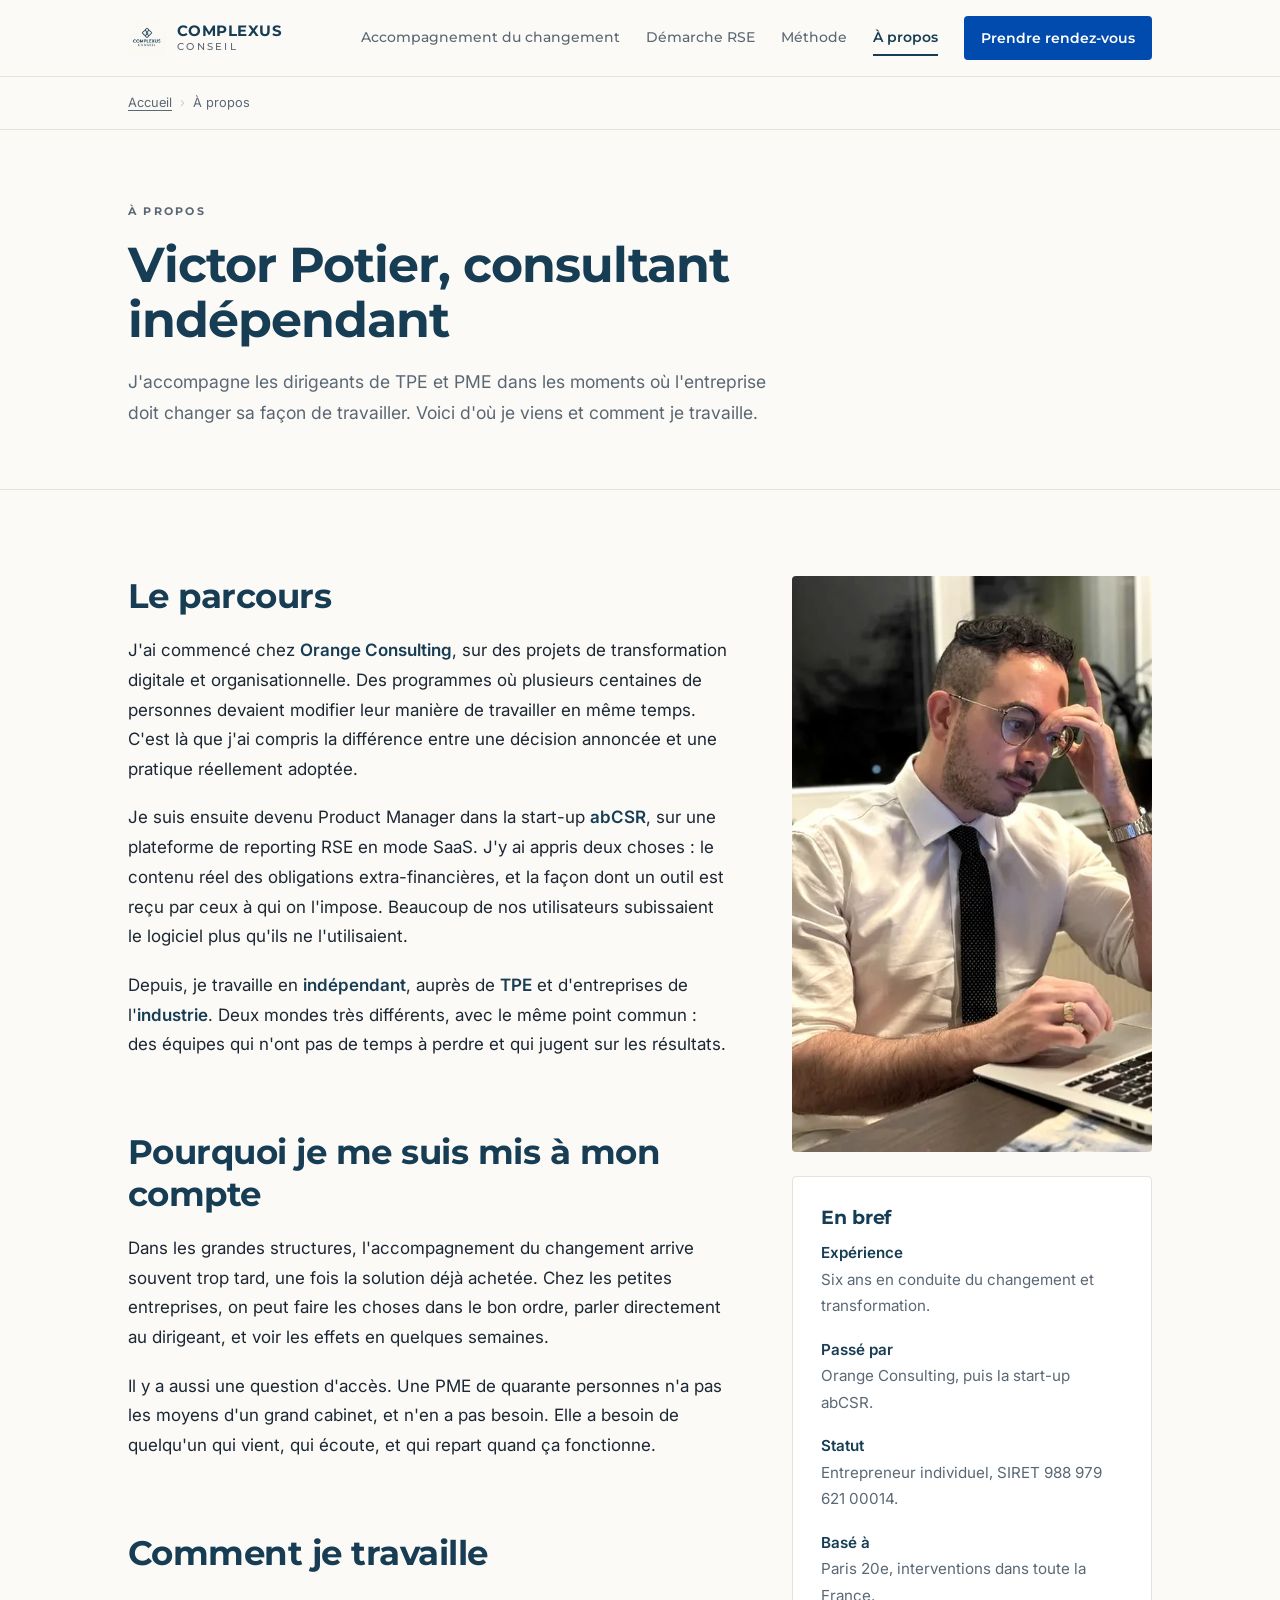
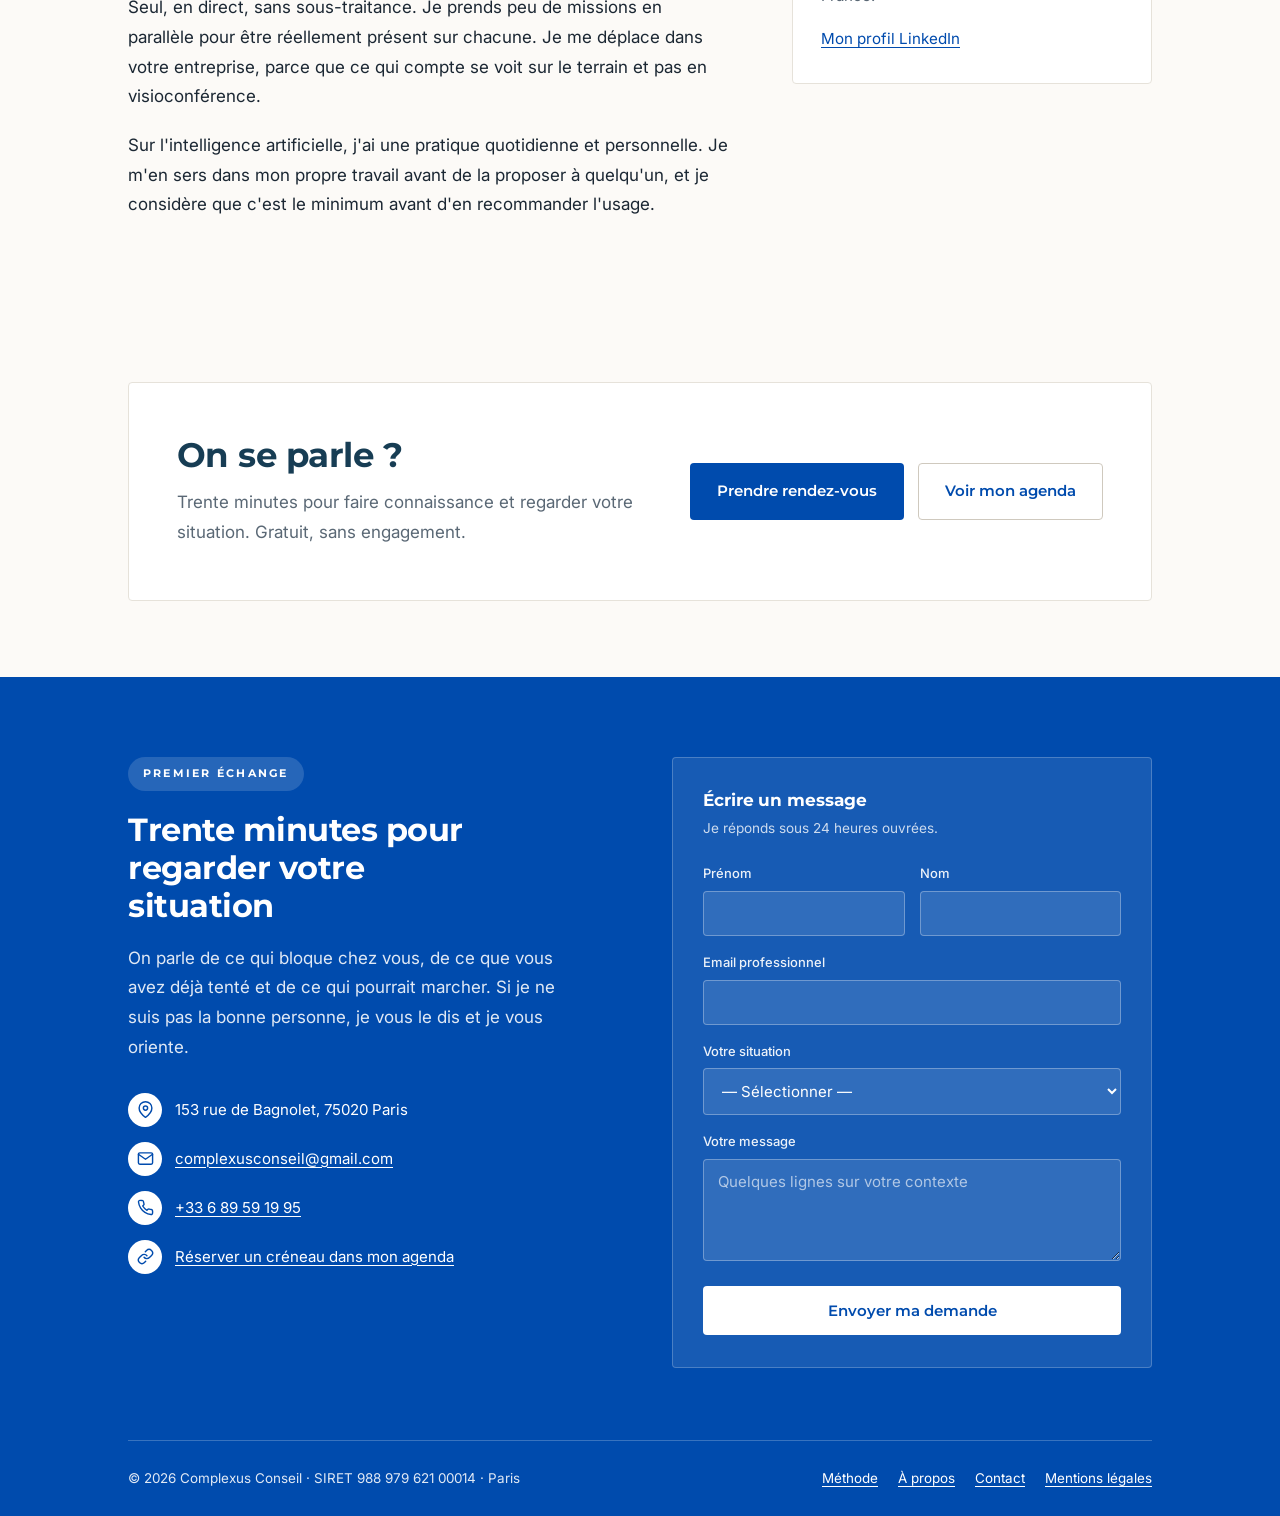
==== a-propos/index.html @ 33360ac6 "Add files via upload New version" ====
<!DOCTYPE html>
<html lang="fr">
<head>
  <meta charset="UTF-8">
  <meta name="viewport" content="width=device-width, initial-scale=1">
  <title>Victor Potier, consultant en accompagnement du changement | Complexus Conseil</title>
  <meta name="description" content="Six ans en conduite du changement chez Orange Consulting puis dans la start-up abCSR. Aujourd'hui indépendant, à Paris.">
  <link rel="canonical" href="https://complexusconseil.github.io/complexusconseil/a-propos/">
  <meta name="robots" content="index, follow, max-snippet:-1, max-image-preview:large">
  <meta name="author" content="Victor Potier">
  <meta name="theme-color" content="#173D54">
  <meta name="geo.region" content="FR-IDF">
  <meta name="geo.placename" content="Paris">
  <meta name="geo.position" content="48.8566;2.3522">
  <meta name="ICBM" content="48.8566, 2.3522">

  <meta property="og:title" content="Victor Potier, consultant en accompagnement du changement | Complexus Conseil">
  <meta property="og:description" content="Six ans en conduite du changement chez Orange Consulting puis dans la start-up abCSR. Aujourd'hui indépendant, à Paris.">
  <meta property="og:type" content="website">
  <meta property="og:url" content="https://complexusconseil.github.io/complexusconseil/a-propos/">
  <meta property="og:locale" content="fr_FR">
  <meta property="og:site_name" content="Complexus Conseil">
  <meta property="og:image" content="https://complexusconseil.github.io/complexusconseil/og-image.png">
  <meta property="og:image:width" content="1200">
  <meta property="og:image:height" content="630">
  <meta name="twitter:card" content="summary_large_image">
  <meta name="twitter:title" content="Victor Potier, consultant en accompagnement du changement | Complexus Conseil">
  <meta name="twitter:description" content="Six ans en conduite du changement chez Orange Consulting puis dans la start-up abCSR. Aujourd'hui indépendant, à Paris.">
  <meta name="twitter:image" content="https://complexusconseil.github.io/complexusconseil/og-image.png">

  <link rel="icon" href="../assets/logo.webp" type="image/webp">
  <link rel="preconnect" href="https://fonts.googleapis.com">
  <link rel="preconnect" href="https://fonts.gstatic.com" crossorigin>
  <link href="https://fonts.googleapis.com/css2?family=Montserrat:wght@500;600;700&family=Inter:wght@400;500;600&display=swap" rel="stylesheet">
  <link rel="stylesheet" href="../assets/style.css">
  <script type="application/ld+json">
[
  {
    "@context": "https://schema.org",
    "@type": "BreadcrumbList",
    "itemListElement": [
      {
        "@type": "ListItem",
        "position": 1,
        "name": "Accueil",
        "item": "https://complexusconseil.github.io/complexusconseil/"
      },
      {
        "@type": "ListItem",
        "position": 2,
        "name": "À propos",
        "item": "https://complexusconseil.github.io/complexusconseil/a-propos/"
      }
    ]
  },
  {
    "@context": "https://schema.org",
    "@type": "Person",
    "@id": "https://complexusconseil.github.io/complexusconseil/#person",
    "name": "Victor Potier",
    "jobTitle": "Consultant indépendant en accompagnement du changement",
    "description": "Consultant indépendant, six ans d'expérience en conduite du changement et transformation organisationnelle. Passé par Orange Consulting puis la start-up abCSR.",
    "url": "https://complexusconseil.github.io/complexusconseil/a-propos/",
    "image": "https://complexusconseil.github.io/complexusconseil/assets/victor.webp",
    "email": "complexusconseil@gmail.com",
    "worksFor": {
      "@id": "https://complexusconseil.github.io/complexusconseil/#organization"
    },
    "alumniOf": [
      {
        "@type": "Organization",
        "name": "Orange Consulting"
      },
      {
        "@type": "Organization",
        "name": "abCSR"
      }
    ],
    "sameAs": [
      "https://linkedin.com/in/victorpotier"
    ]
  }
]
  </script>
</head>
<body>
<a class="skip" href="#contenu">Aller au contenu</a>
<header class="site-header">
  <div class="container header-inner">
    <a class="brand" href="../">
      <img src="../assets/logo.webp" width="40" height="40" alt="" decoding="async">
      <span>COMPLEXUS<small>CONSEIL</small></span>
    </a>
    <button class="nav-toggle" type="button" aria-expanded="false" aria-controls="menu">Menu</button>
    <nav class="main-nav" id="menu" aria-label="Navigation principale">
      <ul>
            <li><a href="../accompagnement-du-changement/">Accompagnement du changement</a></li>
            <li><a href="../demarche-rse/">Démarche RSE</a></li>
            <li><a href="../methode/">Méthode</a></li>
            <li><a href="../a-propos/" aria-current="page">À propos</a></li>
        <li><a class="nav-cta" href="../contact/">Prendre rendez-vous</a></li>
      </ul>
    </nav>
  </div>
</header>
<nav class="breadcrumb" aria-label="Fil d'Ariane">
  <div class="container"><ol><li><a href="../">Accueil</a></li><li><span aria-current="page">À propos</span></li></ol></div>
</nav>
<main id="contenu">

  <section class="page-head">
    <div class="container">
      <span class="label">À propos</span>
      <h1>Victor Potier, consultant indépendant</h1>
      <p class="lead">J'accompagne les dirigeants de TPE et PME dans les moments où l'entreprise doit changer sa façon de travailler. Voici d'où je viens et comment je travaille.</p>
    </div>
  </section>

  <section class="section">
    <div class="container split split-wide">
      <div class="prose">
        <h2>Le parcours</h2>
        <p>J'ai commencé chez <strong>Orange Consulting</strong>, sur des projets de transformation digitale et organisationnelle. Des programmes où plusieurs centaines de personnes devaient modifier leur manière de travailler en même temps. C'est là que j'ai compris la différence entre une décision annoncée et une pratique réellement adoptée.</p>
        <p>Je suis ensuite devenu Product Manager dans la start-up <strong>abCSR</strong>, sur une plateforme de reporting RSE en mode SaaS. J'y ai appris deux choses : le contenu réel des obligations extra-financières, et la façon dont un outil est reçu par ceux à qui on l'impose. Beaucoup de nos utilisateurs subissaient le logiciel plus qu'ils ne l'utilisaient.</p>
        <p>Depuis, je travaille en <strong>indépendant</strong>, auprès de <strong>TPE</strong> et d'entreprises de l'<strong>industrie</strong>. Deux mondes très différents, avec le même point commun : des équipes qui n'ont pas de temps à perdre et qui jugent sur les résultats.</p>
        <h2>Pourquoi je me suis mis à mon compte</h2>
        <p>Dans les grandes structures, l'accompagnement du changement arrive souvent trop tard, une fois la solution déjà achetée. Chez les petites entreprises, on peut faire les choses dans le bon ordre, parler directement au dirigeant, et voir les effets en quelques semaines.</p>
        <p>Il y a aussi une question d'accès. Une PME de quarante personnes n'a pas les moyens d'un grand cabinet, et n'en a pas besoin. Elle a besoin de quelqu'un qui vient, qui écoute, et qui repart quand ça fonctionne.</p>
        <h2>Comment je travaille</h2>
        <p>Seul, en direct, sans sous-traitance. Je prends peu de missions en parallèle pour être réellement présent sur chacune. Je me déplace dans votre entreprise, parce que ce qui compte se voit sur le terrain et pas en visioconférence.</p>
        <p>Sur l'intelligence artificielle, j'ai une pratique quotidienne et personnelle. Je m'en sers dans mon propre travail avant de la proposer à quelqu'un, et je considère que c'est le minimum avant d'en recommander l'usage.</p>
      </div>
      <aside>
        <img src="../assets/victor.webp" width="560" height="896" alt="Portrait de Victor Potier" loading="lazy" decoding="async" class="aside-portrait">
        <div class="card">
          <h3>En bref</h3>
          <p><strong>Expérience</strong><br>Six ans en conduite du changement et transformation.</p>
          <p><strong>Passé par</strong><br>Orange Consulting, puis la start-up abCSR.</p>
          <p><strong>Statut</strong><br>Entrepreneur individuel, SIRET 988 979 621 00014.</p>
          <p><strong>Basé à</strong><br>Paris 20e, interventions dans toute la France.</p>
          <p class="mt-2"><a href="https://linkedin.com/in/victorpotier">Mon profil LinkedIn</a></p>
        </div>
      </aside>
    </div>
  </section>

  <section class="closing">
    <div class="container">
      <div class="closing-inner">
        <div>
          <h2>On se parle ?</h2>
          <p>Trente minutes pour faire connaissance et regarder votre situation. Gratuit, sans engagement.</p>
        </div>
        <div class="btn-row">
          <a class="btn btn-primary" href="../contact/">Prendre rendez-vous</a>
          <a class="btn btn-outline" href="https://calendar.app.google/MKiBmP3yRTsMztTy6">Voir mon agenda</a>
        </div>
      </div>
    </div>
  </section>
</main>
<footer class="site-footer" id="contact-footer">
  <div class="container">
    <div class="footer-grid">
      <div>
        <span class="footer-pill">Premier échange</span>
        <h2>Trente minutes pour regarder votre situation</h2>
        <p class="footer-lead">On parle de ce qui bloque chez vous, de ce que vous avez déjà tenté et de ce qui pourrait marcher. Si je ne suis pas la bonne personne, je vous le dis et je vous oriente.</p>
        <ul class="contact-list">
          <li><span class="contact-icon" aria-hidden="true"><svg viewBox="0 0 24 24"><path d="M21 10c0 7-9 13-9 13s-9-6-9-13a9 9 0 0 1 18 0z"/><circle cx="12" cy="10" r="3"/></svg></span><span>153 rue de Bagnolet, 75020 Paris</span></li>
          <li><span class="contact-icon" aria-hidden="true"><svg viewBox="0 0 24 24"><path d="M4 4h16c1.1 0 2 .9 2 2v12c0 1.1-.9 2-2 2H4c-1.1 0-2-.9-2-2V6c0-1.1.9-2 2-2z"/><polyline points="22,6 12,13 2,6"/></svg></span><a href="mailto:complexusconseil@gmail.com">complexusconseil@gmail.com</a></li>
          <li><span class="contact-icon" aria-hidden="true"><svg viewBox="0 0 24 24"><path d="M22 16.92v3a2 2 0 0 1-2.18 2 19.79 19.79 0 0 1-8.63-3.07 19.5 19.5 0 0 1-6-6 19.79 19.79 0 0 1-3.07-8.67A2 2 0 0 1 4.11 2h3a2 2 0 0 1 2 1.72 12.84 12.84 0 0 0 .7 2.81 2 2 0 0 1-.45 2.11L8.09 9.91a16 16 0 0 0 6 6l1.27-1.27a2 2 0 0 1 2.11-.45 12.84 12.84 0 0 0 2.81.7A2 2 0 0 1 22 16.92z"/></svg></span><a href="tel:+33689591995">+33 6 89 59 19 95</a></li>
          <li><span class="contact-icon" aria-hidden="true"><svg viewBox="0 0 24 24"><path d="M10 13a5 5 0 0 0 7.54.54l3-3a5 5 0 0 0-7.07-7.07l-1.72 1.71"/><path d="M14 11a5 5 0 0 0-7.54-.54l-3 3a5 5 0 0 0 7.07 7.07l1.71-1.71"/></svg></span><a href="https://calendar.app.google/MKiBmP3yRTsMztTy6">Réserver un créneau dans mon agenda</a></li>
        </ul>
      </div>

      <div class="footer-form">
        <h3>Écrire un message</h3>
        <p class="form-note">Je réponds sous 24 heures ouvrées.</p>
        <form action="https://formsubmit.co/complexusconseil@gmail.com" method="POST" id="form-apropos">
          <input type="hidden" name="_subject" value="Complexus Conseil — Demande de contact">
          <input type="hidden" name="_captcha" value="false">
          <input type="hidden" name="_template" value="table">
          <input type="hidden" name="_next" value="https://complexusconseil.github.io/complexusconseil/contact/?envoye=1">
          <div class="field-row">
            <div class="field">
              <label for="form-apropos-prenom">Prénom</label>
              <input id="form-apropos-prenom" name="prenom" type="text" autocomplete="given-name" required>
            </div>
            <div class="field">
              <label for="form-apropos-nom">Nom</label>
              <input id="form-apropos-nom" name="nom" type="text" autocomplete="family-name" required>
            </div>
          </div>
          <div class="field">
            <label for="form-apropos-email">Email professionnel</label>
            <input id="form-apropos-email" name="email" type="email" autocomplete="email" required>
          </div>
          <div class="field">
            <label for="form-apropos-sujet">Votre situation</label>
            <select id="form-apropos-sujet" name="situation">
              <option>— Sélectionner —</option>
              <option>Une réorganisation à mener</option>
              <option>Un outil que personne n'utilise</option>
              <option>Une démarche RSE ou un rapport VSME</option>
              <option>Un projet lancé qui patine</option>
              <option>Autre sujet</option>
            </select>
          </div>
          <div class="field">
            <label for="form-apropos-message">Votre message <span class="visually-hidden">(facultatif)</span></label>
            <textarea id="form-apropos-message" name="message" rows="4" placeholder="Quelques lignes sur votre contexte"></textarea>
          </div>
          <button class="btn btn-on-blue" type="submit">Envoyer ma demande</button>
        </form>
      </div>
    </div>

    <div class="footer-bottom">
      <span>© 2026 Complexus Conseil · SIRET 988 979 621 00014 · Paris</span>
      <nav aria-label="Liens de bas de page">
        <a href="../methode/">Méthode</a>
        <a href="../a-propos/">À propos</a>
        <a href="../contact/">Contact</a>
        <a href="../mentions-legales/">Mentions légales</a>
      </nav>
    </div>
  </div>
</footer>

<a class="sticky-cta" id="sticky-cta" href="../contact/" hidden>Prendre rendez-vous</a>

<script>
(function(){
  var t=document.querySelector('.nav-toggle'), m=document.getElementById('menu');
  if(t&&m){t.addEventListener('click',function(){
    var o=m.classList.toggle('open'); t.setAttribute('aria-expanded',o?'true':'false');
  });}
  var s=document.getElementById('sticky-cta'), f=document.querySelector('.site-footer');
  if(s&&f&&'IntersectionObserver' in window){
    var footVisible=false;
    new IntersectionObserver(function(e){footVisible=e[0].isIntersecting;upd();}).observe(f);
    function upd(){s.hidden = footVisible || window.scrollY < 600;}
    window.addEventListener('scroll',upd,{passive:true}); upd();
  }
})();
</script>
</body>
</html>
---- assets/style.css ----
/* =========================================================================
   Complexus Conseil — feuille de style partagée

   SYSTÈME DE COULEUR (règle unique, tenue partout)
   · #004BAD bleu vif  : uniquement ce qui est CLIQUABLE (liens, boutons)
                         + le pied de page, seul bloc coloré de la page.
   · #173D54 bleu nuit : uniquement le TEXTE structurant (titres, chiffres).
   · #FCFAF7 ivoire    : fond général.  #FFFFFF blanc : surfaces surélevées.
   Conséquence : jamais deux blocs colorés côte à côte.
   ========================================================================= */

:root{
  --ink:#173D54;
  --action:#004BAD;
  --action-dark:#003C8A;
  --bg:#FCFAF7;
  --surface:#FFFFFF;
  --text:#1B2733;
  --text-soft:#5A6875;
  --rule:#E6E2DA;
  --rule-strong:#CFC9BE;

  --font-display:'Montserrat',-apple-system,'Segoe UI',Arial,sans-serif;
  --font-body:'Inter',-apple-system,'Segoe UI',Arial,sans-serif;

  --container:1080px;
  --measure:64ch;
  --radius:4px;
}

*,*::before,*::after{box-sizing:border-box;margin:0;padding:0}
html{scroll-behavior:smooth;-webkit-text-size-adjust:100%}
body{
  font-family:var(--font-body);
  font-size:17px;
  line-height:1.75;
  color:var(--text);
  background:var(--bg);
  -webkit-font-smoothing:antialiased;
}
img{max-width:100%;height:auto;display:block}

/* liens : bleu = cliquable */
a{color:var(--action);text-decoration:underline;text-underline-offset:3px;text-decoration-thickness:1px}
a:hover{color:var(--action-dark)}

h1,h2,h3,h4{font-family:var(--font-display);color:var(--ink);line-height:1.2;font-weight:700}
h1{font-size:clamp(2.1rem,4.4vw,3.05rem);letter-spacing:-.02em;line-height:1.12}
h2{font-size:clamp(1.55rem,2.9vw,2.15rem);letter-spacing:-.015em}
h3{font-size:1.16rem;letter-spacing:-.005em}
h4{font-size:1rem}
p{margin:0 0 1.1em}
p:last-child{margin-bottom:0}
strong{font-weight:600;color:var(--ink)}

.container{max-width:var(--container);margin:0 auto;padding:0 28px}
.measure{max-width:var(--measure)}

/* ---------- accessibilité ---------- */
.skip{position:absolute;left:-9999px;top:0;z-index:200;background:var(--ink);color:#fff;padding:12px 18px;font-family:var(--font-display);font-weight:600}
.skip:focus{left:0}
:focus-visible{outline:3px solid var(--action);outline-offset:2px}
.visually-hidden{position:absolute;width:1px;height:1px;overflow:hidden;clip:rect(0 0 0 0);clip-path:inset(50%);white-space:nowrap}

/* ---------- en-tête ---------- */
.site-header{position:sticky;top:0;z-index:50;background:rgba(252,250,247,.95);backdrop-filter:blur(10px);border-bottom:1px solid var(--rule)}
.header-inner{display:flex;align-items:center;gap:36px;min-height:76px}
.brand{display:flex;align-items:center;gap:11px;text-decoration:none;flex-shrink:0}
.brand img{height:38px;width:auto;mix-blend-mode:multiply}
.brand span{font-family:var(--font-display);font-weight:700;font-size:.92rem;color:var(--ink);letter-spacing:.03em;line-height:1.2}
.brand span small{display:block;font-size:.64rem;font-weight:500;letter-spacing:.22em;color:var(--text-soft)}
.main-nav{margin-left:auto}
.main-nav ul{list-style:none;display:flex;align-items:center;gap:26px}
.main-nav a{font-family:var(--font-display);font-size:.86rem;font-weight:500;color:var(--text-soft);text-decoration:none;padding:5px 0;display:inline-block;border-bottom:2px solid transparent}
.main-nav a:hover{color:var(--ink)}
.main-nav a[aria-current="page"]{color:var(--ink);font-weight:600;border-bottom-color:var(--ink)}
.nav-cta{background:var(--action);color:#fff !important;border-bottom:0 !important;padding:10px 17px !important;border-radius:var(--radius);font-weight:600 !important}
.nav-cta:hover{background:var(--action-dark)}
.nav-toggle{display:none;margin-left:auto;background:transparent;border:1px solid var(--rule-strong);border-radius:var(--radius);padding:9px 13px;cursor:pointer;font-family:var(--font-display);font-size:.85rem;font-weight:600;color:var(--ink)}

/* ---------- boutons ---------- */
.btn{display:inline-block;font-family:var(--font-display);font-weight:600;font-size:.94rem;padding:14px 26px;border-radius:var(--radius);text-decoration:none;border:1.5px solid transparent;cursor:pointer;transition:background-color .18s ease,border-color .18s ease,color .18s ease}
.btn-primary{background:var(--action);color:#fff}
.btn-primary:hover{background:var(--action-dark);color:#fff}
.btn-outline{background:transparent;color:var(--action);border-color:var(--rule-strong)}
.btn-outline:hover{border-color:var(--action);color:var(--action-dark)}
.btn-on-blue{background:#fff;color:var(--action)}
.btn-on-blue:hover{background:#EEF3FA;color:var(--action-dark)}
.btn-row{display:flex;flex-wrap:wrap;gap:14px;align-items:center}

/* ---------- libellé de section : discret, jamais bleu ---------- */
.label{display:block;font-family:var(--font-display);font-size:.7rem;font-weight:700;letter-spacing:.2em;text-transform:uppercase;color:var(--text-soft);margin-bottom:16px}
.label-on-blue{color:rgba(255,255,255,.75)}

/* ---------- fil d'ariane ---------- */
.breadcrumb{border-bottom:1px solid var(--rule)}
.breadcrumb ol{list-style:none;display:flex;flex-wrap:wrap;gap:8px;padding:15px 0;font-size:.8rem;color:var(--text-soft)}
.breadcrumb a{color:var(--text-soft)}
.breadcrumb li+li::before{content:"›";margin-right:8px;color:var(--rule-strong)}

/* ---------- rythme des sections ---------- */
.section{padding:86px 0}
.section + .section{border-top:1px solid var(--rule)}
.section-head{max-width:600px;margin-bottom:52px}
.section-head p{color:var(--text-soft);font-size:1.06rem;margin-top:14px}

/* ---------- accueil ---------- */
.hero{padding:80px 0 76px}
.hero-grid{display:grid;grid-template-columns:1.3fr .7fr;gap:64px;align-items:center}
.hero h1{margin-bottom:22px}
.hero .lead{font-size:1.16rem;color:var(--text-soft);max-width:52ch;margin-bottom:32px}
.figure-portrait{margin:0}
.figure-portrait img{border-radius:var(--radius);width:100%}
.figure-portrait figcaption{font-size:.8rem;color:var(--text-soft);margin-top:14px;line-height:1.55}

/* bandeau de repères */
.facts{background:var(--surface);border-top:1px solid var(--rule);border-bottom:1px solid var(--rule)}
.facts ul{list-style:none;display:grid;grid-template-columns:repeat(4,1fr);gap:32px;padding:30px 0}
.facts li{font-size:.88rem;color:var(--text-soft);line-height:1.45}
.facts b{display:block;font-family:var(--font-display);color:var(--ink);font-size:1.32rem;font-weight:700;margin-bottom:3px}

/* ---------- en-tête de page intérieure ---------- */
.page-head{padding:72px 0 60px;border-bottom:1px solid var(--rule)}
.page-head h1{max-width:19ch}
.page-head .lead{font-size:1.1rem;color:var(--text-soft);max-width:58ch;margin-top:20px}

/* ---------- texte long ---------- */
.prose{max-width:var(--measure)}
.prose h2{margin:2.1em 0 .55em}
.prose h2:first-child{margin-top:0}
.prose h3{margin:1.7em 0 .45em}
.prose ul,.prose ol{margin:0 0 1.1em 1.15em}
.prose li{margin-bottom:.45em}

/* ---------- grilles ---------- */
.grid{display:grid;gap:22px}
.grid-2{grid-template-columns:repeat(2,1fr)}
.grid-3{grid-template-columns:repeat(3,1fr)}
.split{display:grid;grid-template-columns:1fr 1fr;gap:64px;align-items:start}
.split-wide{grid-template-columns:1.25fr .75fr}

/* ---------- cartes ---------- */
.card{background:var(--surface);border:1px solid var(--rule);border-radius:var(--radius);padding:30px 28px}
.card h3{margin-bottom:11px}
.card p{color:var(--text-soft);font-size:.95rem}
.card p + p{margin-top:12px}
.card-link{text-decoration:none;display:block;transition:border-color .18s ease}
.card-link:hover{border-color:var(--ink)}
.card-link .more{display:inline-block;margin-top:18px;font-family:var(--font-display);font-weight:600;font-size:.86rem;color:var(--action)}
.card-link:hover .more{text-decoration:underline;text-underline-offset:3px}
.card-note{font-size:.9rem}
.card-note p{color:var(--text-soft)}
.card-note strong{display:block;color:var(--ink);font-family:var(--font-display);font-size:.82rem;letter-spacing:.04em;margin-bottom:2px}

/* ---------- déclencheurs ---------- */
.triggers{list-style:none;display:grid;grid-template-columns:repeat(2,1fr);gap:0;border-top:1px solid var(--rule)}
.triggers li{border-bottom:1px solid var(--rule);border-right:1px solid var(--rule);padding:30px 28px 30px 0}
.triggers li:last-child{border-right:0}
.triggers li:not(:first-child){padding-left:28px}
.triggers h3{margin-bottom:10px;font-size:1.1rem}
.triggers p{color:var(--text-soft);font-size:.94rem;margin-bottom:14px}
.triggers a{font-family:var(--font-display);font-weight:600;font-size:.86rem}

/* ---------- listes numérotées ---------- */
.numbered{list-style:none;counter-reset:n}
.numbered li{counter-increment:n;position:relative;padding:26px 0 26px 62px;border-top:1px solid var(--rule)}
.numbered li:last-child{border-bottom:1px solid var(--rule)}
.numbered li::before{content:counter(n,decimal-leading-zero);position:absolute;left:0;top:28px;font-family:var(--font-display);font-weight:700;font-size:.82rem;color:var(--ink);letter-spacing:.08em;opacity:.5}
.numbered h3{font-size:1.06rem;margin-bottom:7px}
.numbered p{color:var(--text-soft);font-size:.95rem;max-width:60ch}

/* ---------- étapes ---------- */
.steps{list-style:none}
.steps > li{display:grid;grid-template-columns:92px 1fr;gap:28px;padding:30px 0;border-top:1px solid var(--rule)}
.steps > li:last-child{border-bottom:1px solid var(--rule)}
.step-num{font-family:var(--font-display);font-weight:700;font-size:.74rem;letter-spacing:.16em;text-transform:uppercase;color:var(--text-soft);padding-top:6px}
.step-body h3{margin-bottom:9px}
.step-body p{color:var(--text-soft);max-width:60ch}
.step-body .deliver{margin-top:13px;font-size:.87rem;color:var(--ink);border-left:2px solid var(--rule-strong);padding-left:15px}

/* ---------- auto-diagnostic ---------- */
.diag{background:var(--surface);border:1px solid var(--rule);border-radius:var(--radius);padding:46px 42px}
.diag > p.intro{color:var(--text-soft);max-width:58ch;margin-bottom:38px}
.diag fieldset{border:0;padding:0;margin:0 0 34px}
.diag legend{font-family:var(--font-display);font-weight:700;font-size:1rem;color:var(--ink);margin-bottom:15px;padding:0}
.diag legend .qn{color:var(--text-soft);margin-right:9px}
.choices{display:grid;gap:9px}
.choice{position:relative}
.choice input{position:absolute;opacity:0;width:1px;height:1px}
.choice label{display:block;border:1px solid var(--rule);border-radius:var(--radius);padding:13px 17px;cursor:pointer;font-size:.95rem;color:var(--text);background:var(--bg);transition:border-color .15s ease,background-color .15s ease}
.choice label:hover{border-color:var(--rule-strong)}
.choice input:checked + label{border-color:var(--action);background:#F1F5FC;color:var(--ink);font-weight:500}
.choice input:focus-visible + label{outline:3px solid var(--action);outline-offset:2px}
.diag-actions{display:flex;flex-wrap:wrap;gap:14px;align-items:center;margin-top:6px}
.diag-note{font-size:.85rem;color:var(--text-soft);margin-top:20px}
.diag-result{margin-top:38px;border-top:1px solid var(--rule-strong);padding-top:36px}
.diag-result[hidden]{display:none}
.diag-result h3{margin-bottom:14px;font-size:1.3rem}
.diag-result .reco{margin-top:24px;background:var(--bg);border:1px solid var(--rule);border-radius:var(--radius);padding:24px 26px}
.diag-result .reco h4{margin-bottom:7px;font-family:var(--font-display);font-size:.98rem}
.diag-result .reco p{color:var(--text-soft);font-size:.94rem;margin-bottom:18px}
.diag-error{color:#8A1F11;font-size:.9rem;margin-top:14px}
.diag-error[hidden]{display:none}

/* ---------- offres ---------- */
.offer{display:grid;grid-template-columns:1fr auto;gap:44px;align-items:start;padding:28px 0;border-top:1px solid var(--rule)}
.offer:last-of-type{border-bottom:1px solid var(--rule)}
.offer h3{margin-bottom:9px}
.offer p{color:var(--text-soft);font-size:.95rem;max-width:58ch}
.offer-meta{text-align:right;white-space:nowrap}
.offer-price{display:block;font-family:var(--font-display);font-weight:700;font-size:1.28rem;color:var(--ink)}
.offer-duration{display:block;font-size:.84rem;color:var(--text-soft);margin-top:3px}

/* ---------- FAQ ---------- */
.faq details{border-top:1px solid var(--rule)}
.faq details:last-of-type{border-bottom:1px solid var(--rule)}
.faq summary{cursor:pointer;padding:22px 44px 22px 0;position:relative;list-style:none;font-family:var(--font-display);font-weight:600;font-size:1.01rem;color:var(--ink)}
.faq summary::-webkit-details-marker{display:none}
.faq summary::after{content:"+";position:absolute;right:6px;top:19px;font-size:1.4rem;font-weight:400;color:var(--action);line-height:1}
.faq details[open] summary::after{content:"–"}
.faq .answer{padding:0 44px 24px 0;color:var(--text-soft);max-width:64ch}

/* ---------- bloc de clôture (clair, il précède le pied de page bleu) ---------- */
.closing{padding:76px 0}
.closing-inner{background:var(--surface);border:1px solid var(--rule);border-radius:var(--radius);padding:52px 48px;display:grid;grid-template-columns:1fr auto;gap:44px;align-items:center}
.closing h2{max-width:20ch;margin-bottom:12px}
.closing p{color:var(--text-soft);max-width:52ch}

/* ---------- pied de page : unique bloc coloré ---------- */
.site-footer{background:var(--action);color:#fff;padding:80px 0 0}
.site-footer h2{color:#fff;font-size:clamp(1.5rem,2.5vw,2rem);max-width:17ch}
.site-footer p{color:rgba(255,255,255,.88)}
.site-footer a{color:#fff}
.footer-grid{display:grid;grid-template-columns:1fr 1fr;gap:64px}
.footer-pill{display:inline-block;background:rgba(255,255,255,.15);color:#fff;font-family:var(--font-display);font-size:.7rem;font-weight:700;letter-spacing:.2em;text-transform:uppercase;padding:7px 15px;border-radius:999px;margin-bottom:20px}
.footer-lead{margin:18px 0 30px;max-width:42ch}
.contact-list{list-style:none;display:grid;gap:15px}
.contact-list li{display:flex;align-items:center;gap:13px;font-size:.94rem}
.contact-icon{width:34px;height:34px;border-radius:50%;background:#fff;flex-shrink:0;display:flex;align-items:center;justify-content:center}
.contact-icon svg{width:17px;height:17px;stroke:var(--action);fill:none;stroke-width:2;stroke-linecap:round;stroke-linejoin:round}
.footer-form{background:rgba(255,255,255,.09);border:1px solid rgba(255,255,255,.22);border-radius:var(--radius);padding:32px 30px}
.footer-form h3{color:#fff;font-size:1.08rem;margin-bottom:6px}
.footer-form .form-note{font-size:.85rem;color:rgba(255,255,255,.78);margin-bottom:22px}
.field{margin-bottom:15px}
.field label{display:block;font-size:.81rem;font-weight:500;color:rgba(255,255,255,.92);margin-bottom:6px}
.field input,.field select,.field textarea{width:100%;background:rgba(255,255,255,.11);border:1px solid rgba(255,255,255,.3);border-radius:var(--radius);padding:12px 14px;color:#fff;font-family:var(--font-body);font-size:.94rem}
.field input::placeholder,.field textarea::placeholder{color:rgba(255,255,255,.62)}
.field input:focus,.field select:focus,.field textarea:focus{outline:none;border-color:rgba(255,255,255,.8);background:rgba(255,255,255,.15)}
.field select option{color:#1B2733}
.field-row{display:grid;grid-template-columns:1fr 1fr;gap:15px}
.footer-form .btn{width:100%;text-align:center}
.footer-bottom{border-top:1px solid rgba(255,255,255,.22);margin-top:72px;padding:26px 0;display:flex;flex-wrap:wrap;gap:16px;justify-content:space-between;align-items:center;font-size:.84rem;color:rgba(255,255,255,.88)}
.footer-bottom nav{display:flex;flex-wrap:wrap;gap:20px}

/* ---------- rappel de rendez-vous ---------- */
.sticky-cta{position:fixed;right:22px;bottom:22px;z-index:60;background:var(--action);color:#fff;border:1.5px solid rgba(255,255,255,.5);border-radius:999px;padding:13px 24px;text-decoration:none;font-family:var(--font-display);font-weight:600;font-size:.89rem;box-shadow:0 6px 24px rgba(23,61,84,.2)}
.sticky-cta:hover{background:var(--action-dark);color:#fff}
.sticky-cta[hidden]{display:none}

/* ---------- utilitaires (pour ne pas polluer le HTML de styles en ligne) ---------- */
.stack-sm > * + *{margin-top:18px}
.stack-md > * + *{margin-top:26px}
.mt-2{margin-top:26px}
.mt-3{margin-top:40px}
.aside-portrait{border-radius:var(--radius);margin-bottom:24px}
.link-more{font-family:var(--font-display);font-weight:600;font-size:.88rem}
.centered-actions{margin-top:44px;display:flex;flex-wrap:wrap;gap:14px}

/* ---------- responsive ---------- */
@media (max-width:980px){
  .hero-grid{grid-template-columns:1fr;gap:48px}
  .triggers{grid-template-columns:1fr}
  .figure-portrait{max-width:360px}
  .split,.split-wide{grid-template-columns:1fr;gap:48px}
  .footer-grid{grid-template-columns:1fr;gap:48px}
  .facts ul{grid-template-columns:repeat(2,1fr);gap:26px}
  .triggers{grid-template-columns:1fr}
  .triggers li{border-right:0;padding:26px 0}
  .triggers li:not(:first-child){padding-left:0}
  .closing-inner{grid-template-columns:1fr;gap:28px}
}
@media (max-width:1000px){
  .nav-toggle{display:block}
  .main-nav{display:none;position:absolute;left:0;right:0;top:100%;background:var(--bg);border-bottom:1px solid var(--rule);padding:14px 28px 22px}
  .main-nav.open{display:block}
  .main-nav ul{flex-direction:column;align-items:stretch;gap:0}
  .main-nav a{padding:13px 0;border-bottom:1px solid var(--rule)}
  .main-nav a[aria-current="page"]{border-bottom-color:var(--rule)}
  .nav-cta{text-align:center;margin-top:14px}
  .header-inner{position:relative}
}
@media (max-width:680px){
  body{font-size:16px}
  .container{padding:0 22px}
  .section{padding:60px 0}
  .hero{padding:56px 0 52px}
  .grid-2,.grid-3{grid-template-columns:1fr}
  .facts ul{grid-template-columns:1fr;gap:20px;padding:24px 0}
  .offer{grid-template-columns:1fr;gap:14px}
  .offer-meta{text-align:left}
  .steps > li{grid-template-columns:1fr;gap:8px}
  .diag{padding:32px 24px}
  .closing-inner{padding:36px 26px}
  .field-row{grid-template-columns:1fr}
  .sticky-cta{left:18px;right:18px;bottom:18px;text-align:center}
  .footer-bottom{flex-direction:column;align-items:flex-start}
}

@media (prefers-reduced-motion:reduce){
  *,*::before,*::after{animation-duration:.001ms !important;animation-iteration-count:1 !important;transition-duration:.001ms !important;scroll-behavior:auto !important}
}
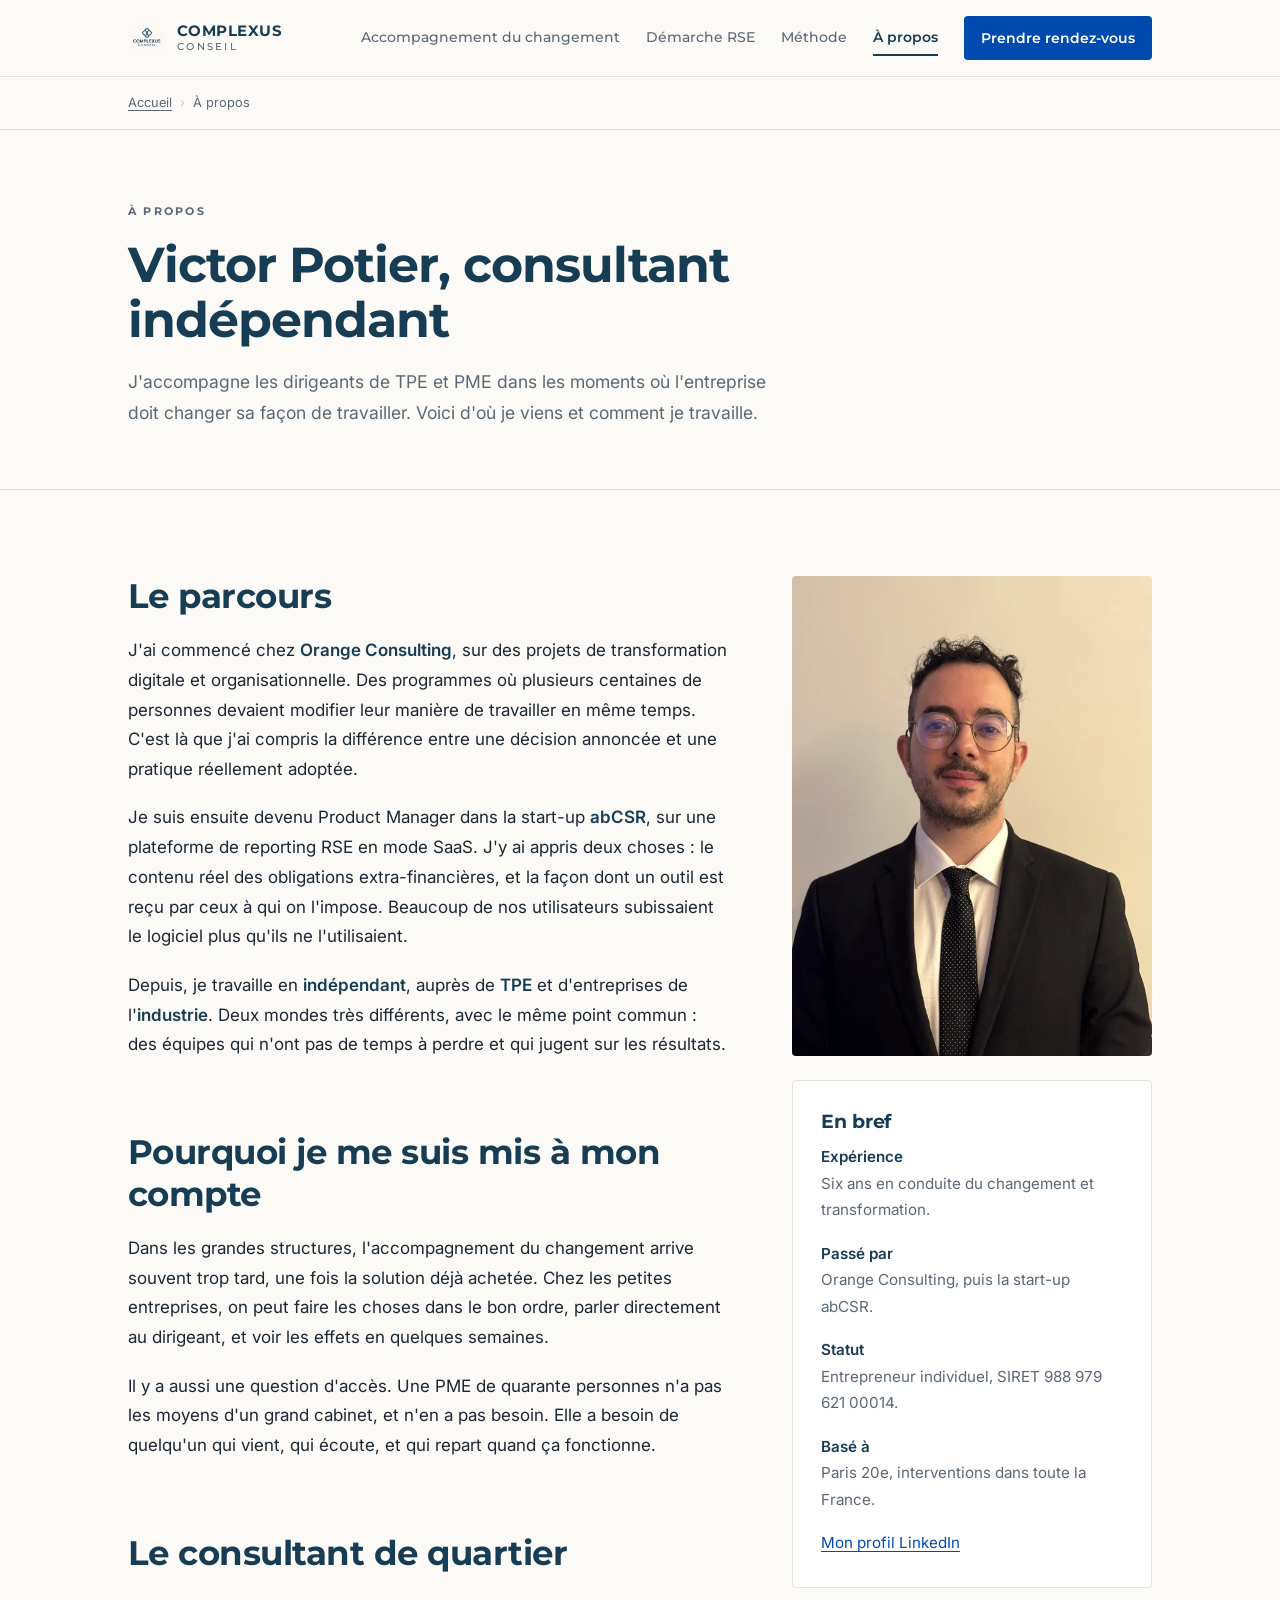
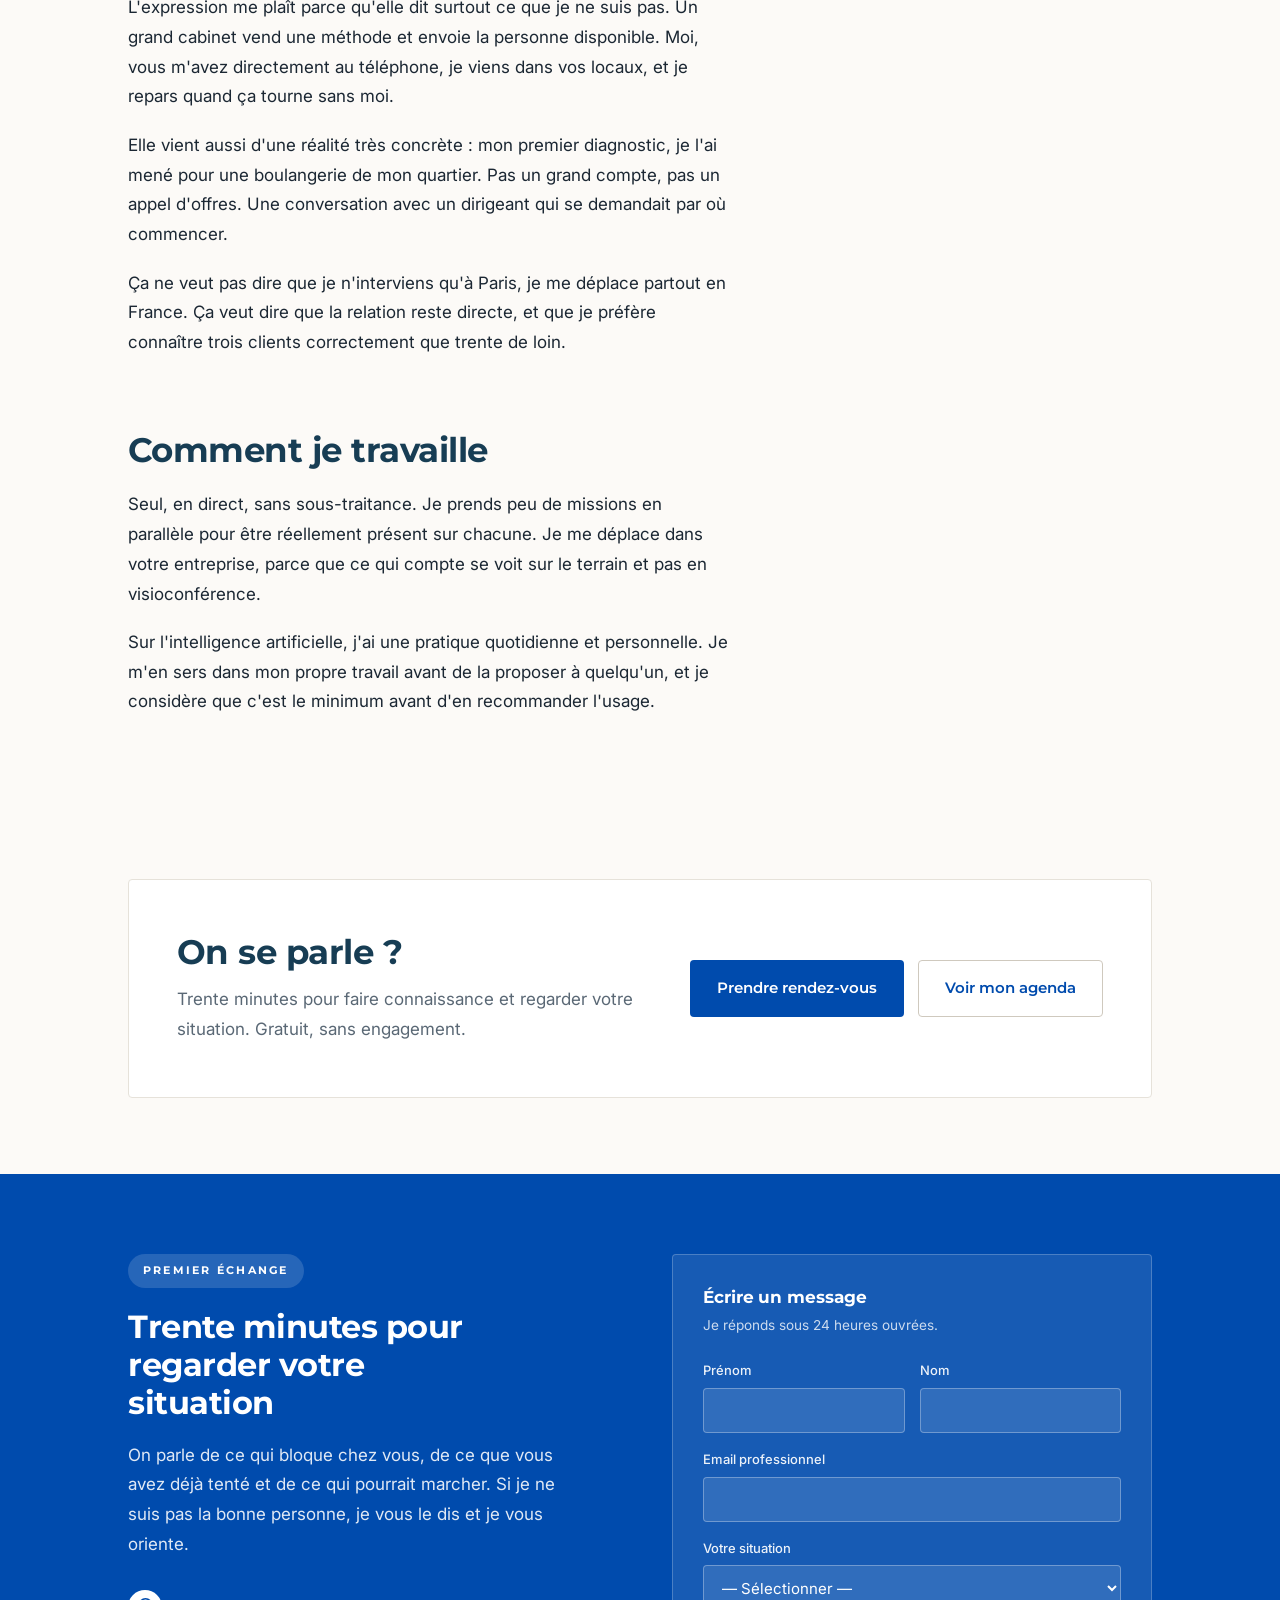
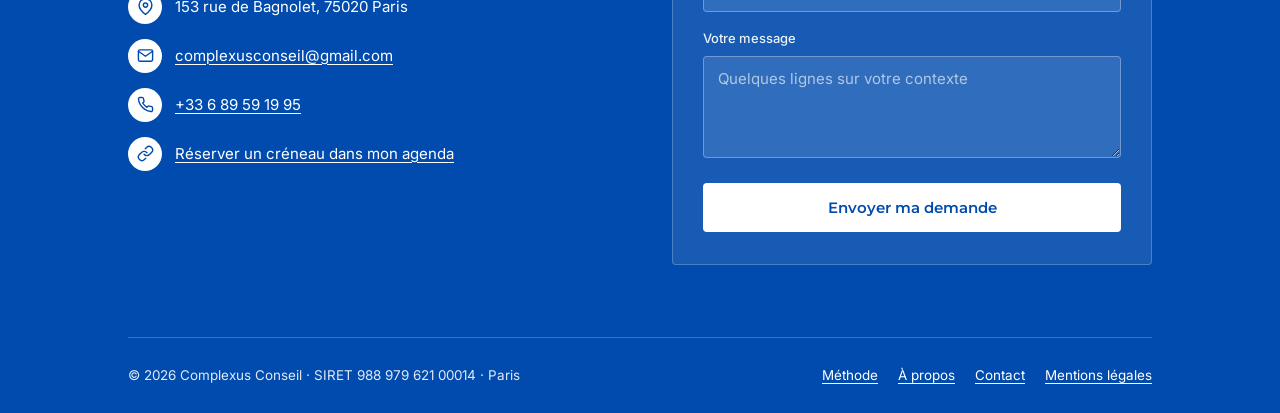
==== commit cc269bb0: "Actualisation site" ====
--- a/a-propos/index.html
+++ b/a-propos/index.html
@@ -5,7 +5,7 @@
   <meta name="viewport" content="width=device-width, initial-scale=1">
   <title>Victor Potier, consultant en accompagnement du changement | Complexus Conseil</title>
   <meta name="description" content="Six ans en conduite du changement chez Orange Consulting puis dans la start-up abCSR. Aujourd'hui indépendant, à Paris.">
-  <link rel="canonical" href="https://complexusconseil.github.io/complexusconseil/a-propos/">
+  <link rel="canonical" href="https://complexusconseil.fr/a-propos/">
   <meta name="robots" content="index, follow, max-snippet:-1, max-image-preview:large">
   <meta name="author" content="Victor Potier">
   <meta name="theme-color" content="#173D54">
@@ -17,16 +17,16 @@
   <meta property="og:title" content="Victor Potier, consultant en accompagnement du changement | Complexus Conseil">
   <meta property="og:description" content="Six ans en conduite du changement chez Orange Consulting puis dans la start-up abCSR. Aujourd'hui indépendant, à Paris.">
   <meta property="og:type" content="website">
-  <meta property="og:url" content="https://complexusconseil.github.io/complexusconseil/a-propos/">
+  <meta property="og:url" content="https://complexusconseil.fr/a-propos/">
   <meta property="og:locale" content="fr_FR">
   <meta property="og:site_name" content="Complexus Conseil">
-  <meta property="og:image" content="https://complexusconseil.github.io/complexusconseil/og-image.png">
+  <meta property="og:image" content="https://complexusconseil.fr/og-image.png">
   <meta property="og:image:width" content="1200">
   <meta property="og:image:height" content="630">
   <meta name="twitter:card" content="summary_large_image">
   <meta name="twitter:title" content="Victor Potier, consultant en accompagnement du changement | Complexus Conseil">
   <meta name="twitter:description" content="Six ans en conduite du changement chez Orange Consulting puis dans la start-up abCSR. Aujourd'hui indépendant, à Paris.">
-  <meta name="twitter:image" content="https://complexusconseil.github.io/complexusconseil/og-image.png">
+  <meta name="twitter:image" content="https://complexusconseil.fr/og-image.png">
 
   <link rel="icon" href="../assets/logo.webp" type="image/webp">
   <link rel="preconnect" href="https://fonts.googleapis.com">
@@ -43,28 +43,28 @@
         "@type": "ListItem",
         "position": 1,
         "name": "Accueil",
-        "item": "https://complexusconseil.github.io/complexusconseil/"
+        "item": "https://complexusconseil.fr/"
       },
       {
         "@type": "ListItem",
         "position": 2,
         "name": "À propos",
-        "item": "https://complexusconseil.github.io/complexusconseil/a-propos/"
+        "item": "https://complexusconseil.fr/a-propos/"
       }
     ]
   },
   {
     "@context": "https://schema.org",
     "@type": "Person",
-    "@id": "https://complexusconseil.github.io/complexusconseil/#person",
+    "@id": "https://complexusconseil.fr/#person",
     "name": "Victor Potier",
     "jobTitle": "Consultant indépendant en accompagnement du changement",
     "description": "Consultant indépendant, six ans d'expérience en conduite du changement et transformation organisationnelle. Passé par Orange Consulting puis la start-up abCSR.",
-    "url": "https://complexusconseil.github.io/complexusconseil/a-propos/",
-    "image": "https://complexusconseil.github.io/complexusconseil/assets/victor.webp",
+    "url": "https://complexusconseil.fr/a-propos/",
+    "image": "https://complexusconseil.fr/assets/victor.webp",
     "email": "complexusconseil@gmail.com",
     "worksFor": {
-      "@id": "https://complexusconseil.github.io/complexusconseil/#organization"
+      "@id": "https://complexusconseil.fr/#organization"
     },
     "alumniOf": [
       {
@@ -126,12 +126,16 @@
         <h2>Pourquoi je me suis mis à mon compte</h2>
         <p>Dans les grandes structures, l'accompagnement du changement arrive souvent trop tard, une fois la solution déjà achetée. Chez les petites entreprises, on peut faire les choses dans le bon ordre, parler directement au dirigeant, et voir les effets en quelques semaines.</p>
         <p>Il y a aussi une question d'accès. Une PME de quarante personnes n'a pas les moyens d'un grand cabinet, et n'en a pas besoin. Elle a besoin de quelqu'un qui vient, qui écoute, et qui repart quand ça fonctionne.</p>
+        <h2>Le consultant de quartier</h2>
+        <p>L'expression me plaît parce qu'elle dit surtout ce que je ne suis pas. Un grand cabinet vend une méthode et envoie la personne disponible. Moi, vous m'avez directement au téléphone, je viens dans vos locaux, et je repars quand ça tourne sans moi.</p>
+        <p>Elle vient aussi d'une réalité très concrète : mon premier diagnostic, je l'ai mené pour une boulangerie de mon quartier. Pas un grand compte, pas un appel d'offres. Une conversation avec un dirigeant qui se demandait par où commencer.</p>
+        <p>Ça ne veut pas dire que je n'interviens qu'à Paris, je me déplace partout en France. Ça veut dire que la relation reste directe, et que je préfère connaître trois clients correctement que trente de loin.</p>
         <h2>Comment je travaille</h2>
         <p>Seul, en direct, sans sous-traitance. Je prends peu de missions en parallèle pour être réellement présent sur chacune. Je me déplace dans votre entreprise, parce que ce qui compte se voit sur le terrain et pas en visioconférence.</p>
         <p>Sur l'intelligence artificielle, j'ai une pratique quotidienne et personnelle. Je m'en sers dans mon propre travail avant de la proposer à quelqu'un, et je considère que c'est le minimum avant d'en recommander l'usage.</p>
       </div>
       <aside>
-        <img src="../assets/victor.webp" width="560" height="896" alt="Portrait de Victor Potier" loading="lazy" decoding="async" class="aside-portrait">
+        <img src="../assets/victor.webp" width="600" height="800" alt="Portrait de Victor Potier" loading="lazy" decoding="async" class="aside-portrait">
         <div class="card">
           <h3>En bref</h3>
           <p><strong>Expérience</strong><br>Six ans en conduite du changement et transformation.</p>
@@ -181,7 +185,7 @@
           <input type="hidden" name="_subject" value="Complexus Conseil — Demande de contact">
           <input type="hidden" name="_captcha" value="false">
           <input type="hidden" name="_template" value="table">
-          <input type="hidden" name="_next" value="https://complexusconseil.github.io/complexusconseil/contact/?envoye=1">
+          <input type="hidden" name="_next" value="https://complexusconseil.fr/contact/?envoye=1">
           <div class="field-row">
             <div class="field">
               <label for="form-apropos-prenom">Prénom</label>
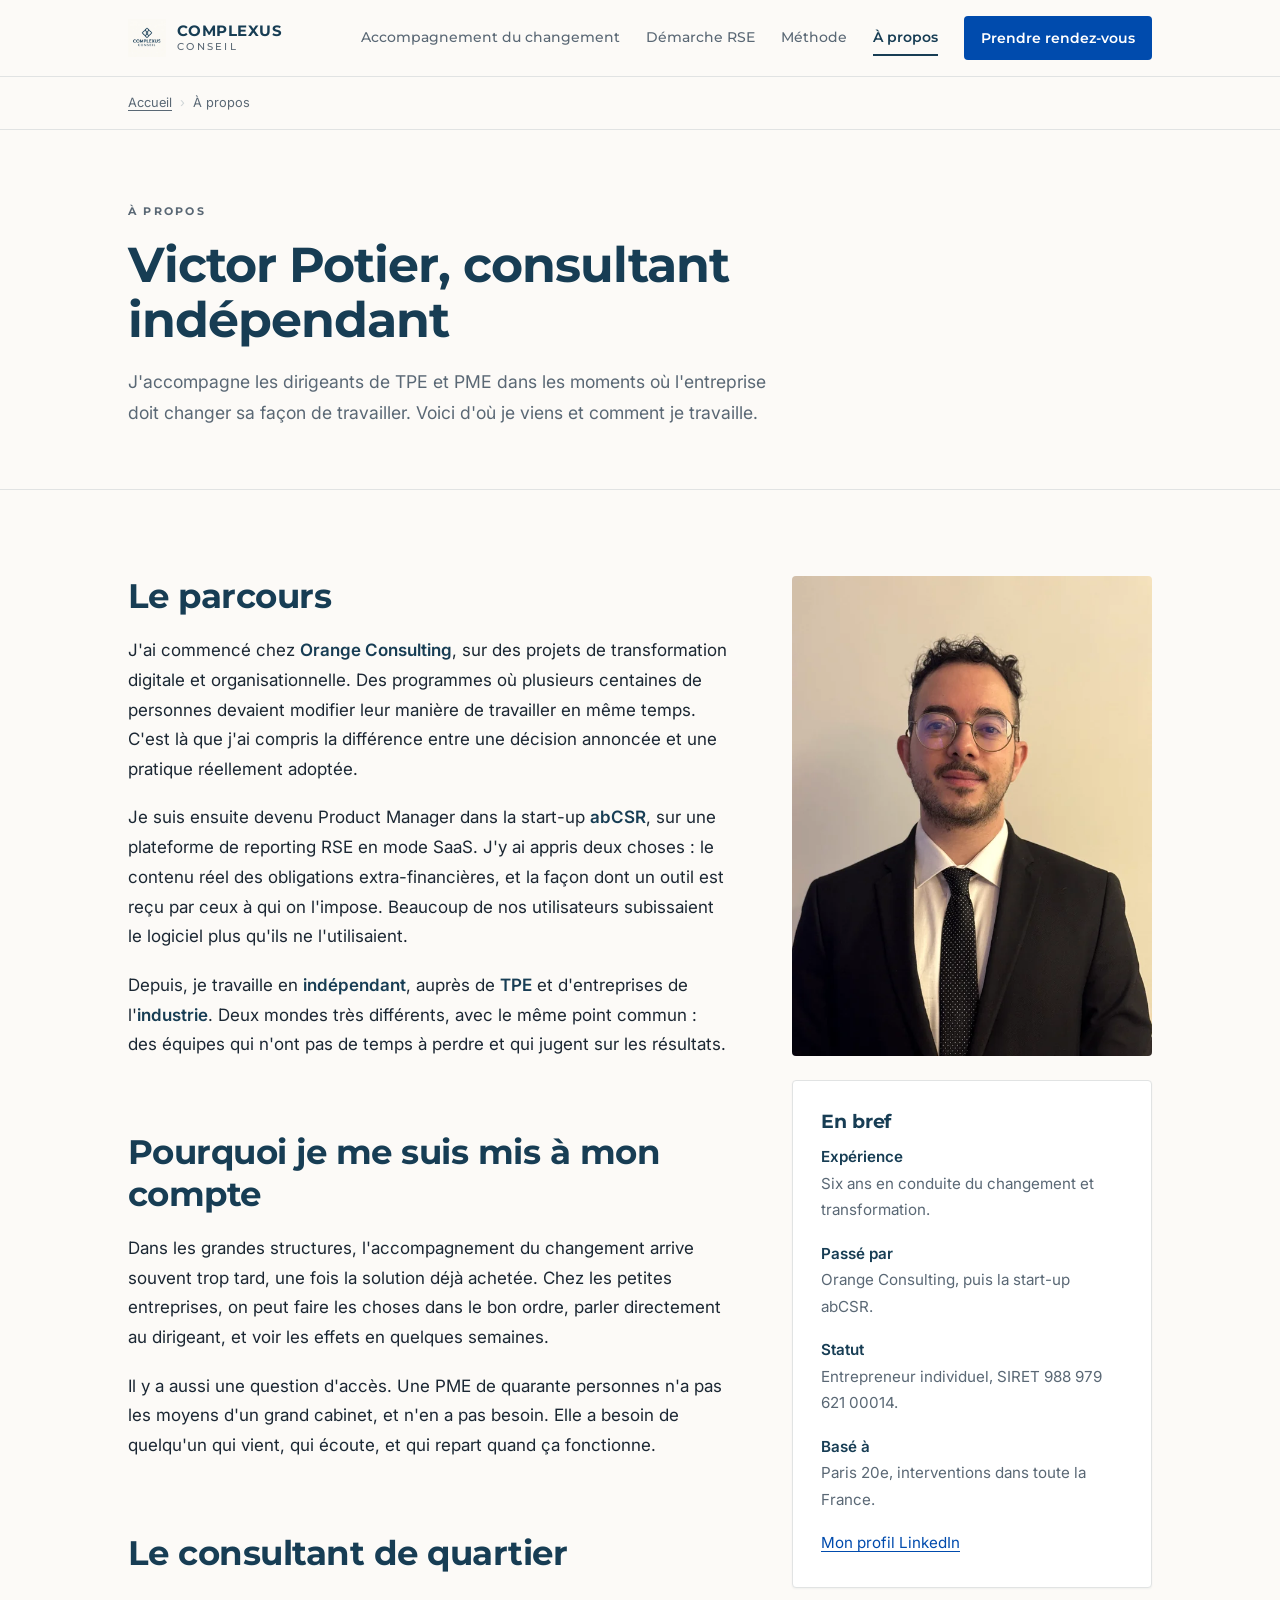
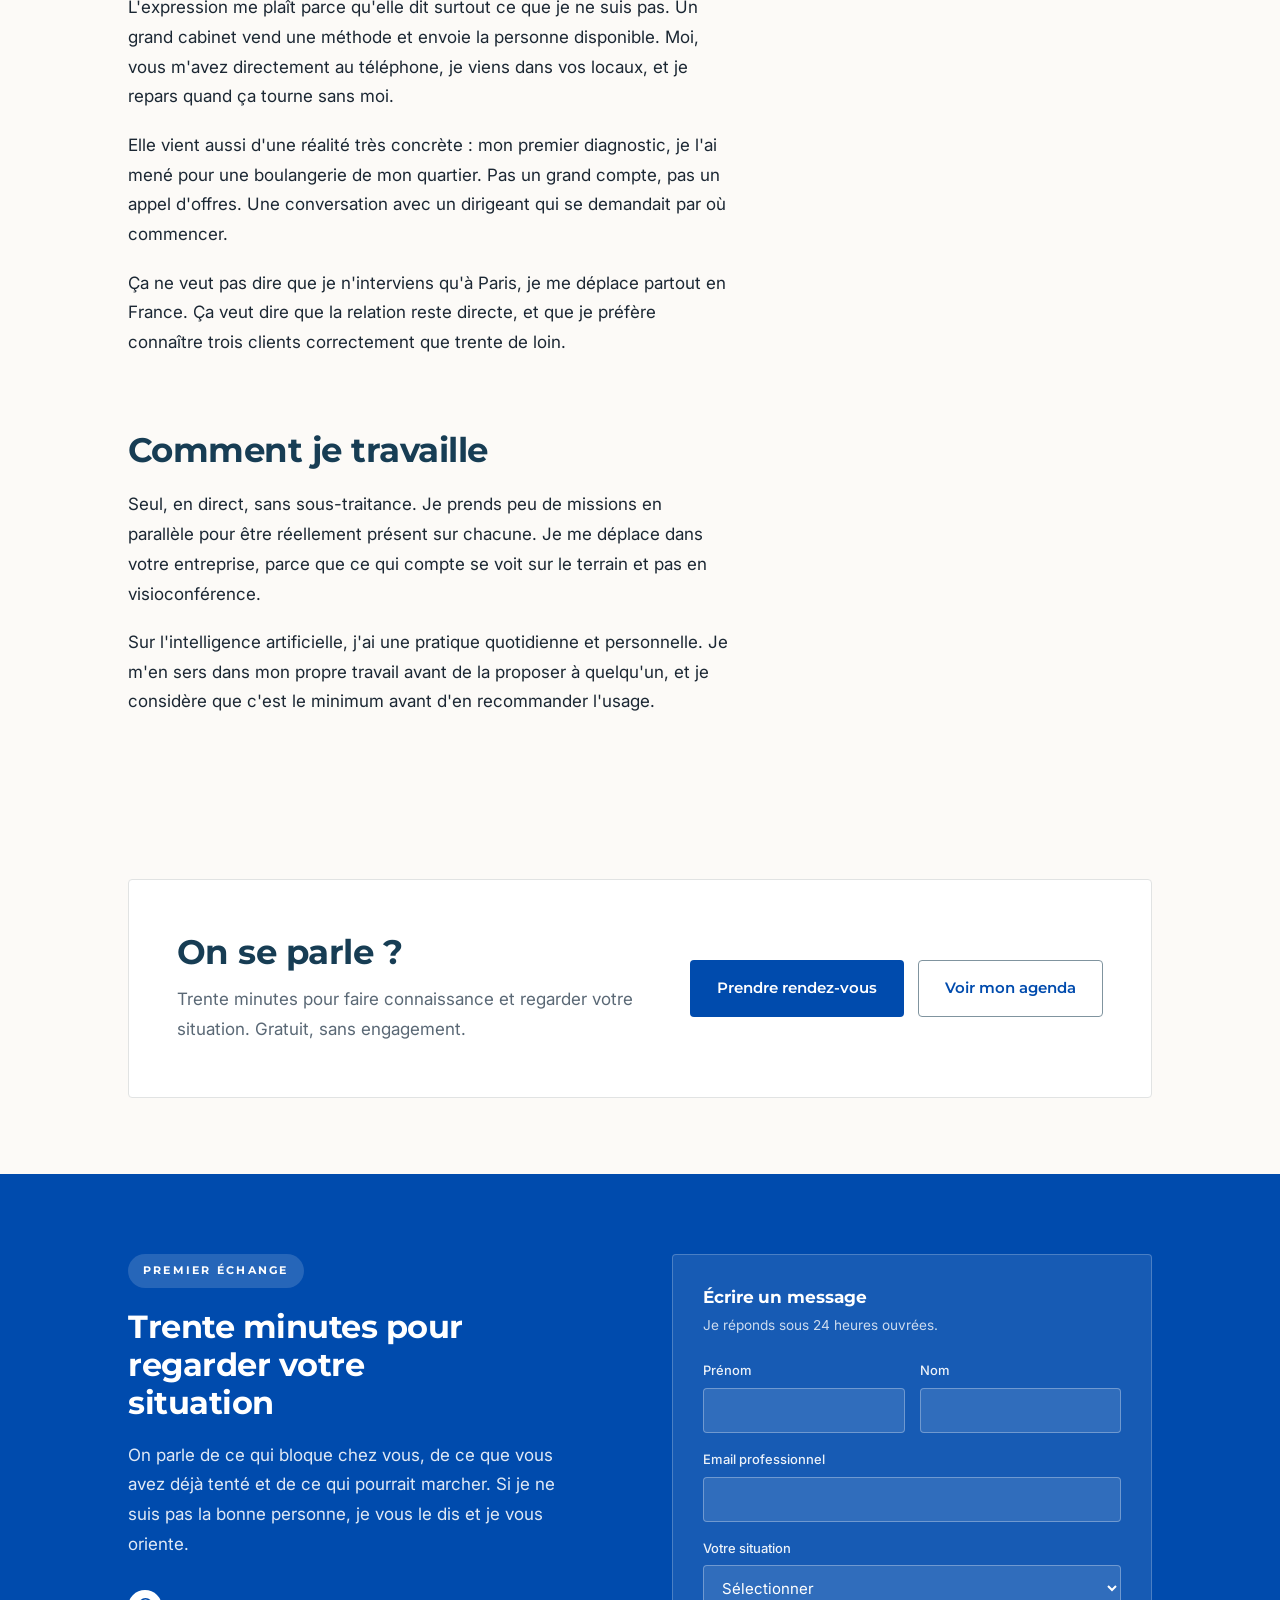
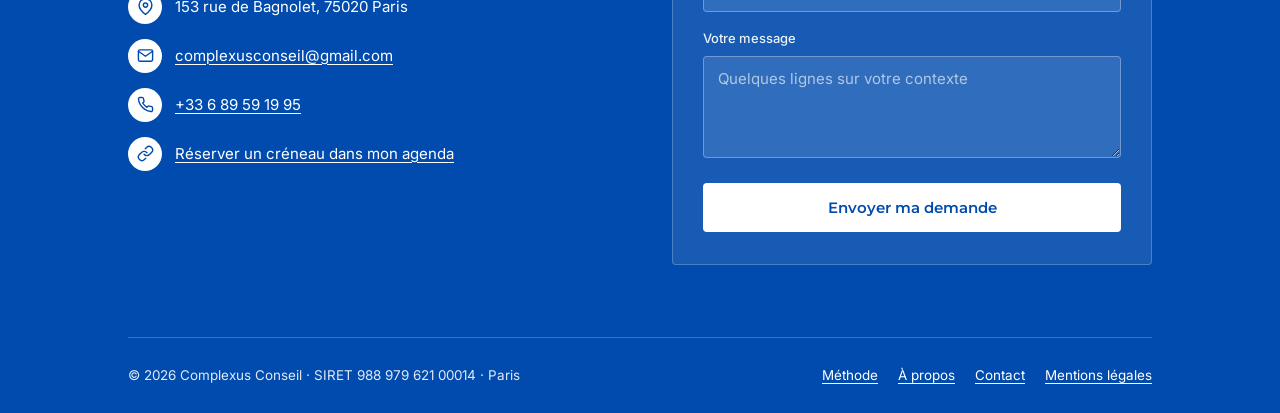
==== commit a304c983: "Add files via upload" ====
--- a/a-propos/index.html
+++ b/a-propos/index.html
@@ -182,7 +182,7 @@
         <h3>Écrire un message</h3>
         <p class="form-note">Je réponds sous 24 heures ouvrées.</p>
         <form action="https://formsubmit.co/complexusconseil@gmail.com" method="POST" id="form-apropos">
-          <input type="hidden" name="_subject" value="Complexus Conseil — Demande de contact">
+          <input type="hidden" name="_subject" value="Complexus Conseil : demande de contact">
           <input type="hidden" name="_captcha" value="false">
           <input type="hidden" name="_template" value="table">
           <input type="hidden" name="_next" value="https://complexusconseil.fr/contact/?envoye=1">
@@ -203,7 +203,7 @@
           <div class="field">
             <label for="form-apropos-sujet">Votre situation</label>
             <select id="form-apropos-sujet" name="situation">
-              <option>— Sélectionner —</option>
+              <option>Sélectionner</option>
               <option>Une réorganisation à mener</option>
               <option>Un outil que personne n'utilise</option>
               <option>Une démarche RSE ou un rapport VSME</option>
--- a/assets/style.css
+++ b/assets/style.css
@@ -1,5 +1,5 @@
 /* =========================================================================
-   Complexus Conseil — feuille de style partagée
+   Complexus Conseil, feuille de style partagée
 
    SYSTÈME DE COULEUR (règle unique, tenue partout)
    · #004BAD bleu vif  : uniquement ce qui est CLIQUABLE (liens, boutons)
@@ -15,10 +15,16 @@
   --action-dark:#003C8A;
   --bg:#FCFAF7;
   --surface:#FFFFFF;
+  --surface-alt:#F7F5F1;
   --text:#1B2733;
   --text-soft:#5A6875;
-  --rule:#E6E2DA;
-  --rule-strong:#CFC9BE;
+  /* Filets dérivés du bleu nuit : papier chaud, encre froide.
+     Avant, les filets étaient beiges (40°) alors que tout le texte est froid (210°). */
+  --rule:#E1E3E3;
+  --rule-strong:#CED4D6;
+  --rule-interactive:#80949F;   /* bordures de composants cliquables, 3:1 minimum */
+  --shadow-soft:0 1px 2px rgba(23,61,84,.05);
+  --shadow-lift:0 2px 10px rgba(23,61,84,.07);
 
   --font-display:'Montserrat',-apple-system,'Segoe UI',Arial,sans-serif;
   --font-body:'Inter',-apple-system,'Segoe UI',Arial,sans-serif;
@@ -76,13 +82,13 @@
 .main-nav a[aria-current="page"]{color:var(--ink);font-weight:600;border-bottom-color:var(--ink)}
 .nav-cta{background:var(--action);color:#fff !important;border-bottom:0 !important;padding:10px 17px !important;border-radius:var(--radius);font-weight:600 !important}
 .nav-cta:hover{background:var(--action-dark)}
-.nav-toggle{display:none;margin-left:auto;background:transparent;border:1px solid var(--rule-strong);border-radius:var(--radius);padding:9px 13px;cursor:pointer;font-family:var(--font-display);font-size:.85rem;font-weight:600;color:var(--ink)}
+.nav-toggle{display:none;margin-left:auto;background:transparent;border:1px solid var(--rule-interactive);border-radius:var(--radius);padding:9px 13px;cursor:pointer;font-family:var(--font-display);font-size:.85rem;font-weight:600;color:var(--ink)}
 
 /* ---------- boutons ---------- */
 .btn{display:inline-block;font-family:var(--font-display);font-weight:600;font-size:.94rem;padding:14px 26px;border-radius:var(--radius);text-decoration:none;border:1.5px solid transparent;cursor:pointer;transition:background-color .18s ease,border-color .18s ease,color .18s ease}
 .btn-primary{background:var(--action);color:#fff}
 .btn-primary:hover{background:var(--action-dark);color:#fff}
-.btn-outline{background:transparent;color:var(--action);border-color:var(--rule-strong)}
+.btn-outline{background:transparent;color:var(--action);border-color:var(--rule-interactive)}
 .btn-outline:hover{border-color:var(--action);color:var(--action-dark)}
 .btn-on-blue{background:#fff;color:var(--action)}
 .btn-on-blue:hover{background:#EEF3FA;color:var(--action-dark)}
@@ -100,6 +106,8 @@
 
 /* ---------- rythme des sections ---------- */
 .section{padding:86px 0}
+.section-alt{background:var(--surface-alt)}
+.section-alt + .section{border-top:0}
 .section + .section{border-top:1px solid var(--rule)}
 .section-head{max-width:600px;margin-bottom:52px}
 .section-head p{color:var(--text-soft);font-size:1.06rem;margin-top:14px}
@@ -140,12 +148,12 @@
 .split-wide{grid-template-columns:1.25fr .75fr}
 
 /* ---------- cartes ---------- */
-.card{background:var(--surface);border:1px solid var(--rule);border-radius:var(--radius);padding:30px 28px}
+.card{background:var(--surface);border:1px solid var(--rule);border-radius:var(--radius);padding:30px 28px;box-shadow:var(--shadow-soft)}
 .card h3{margin-bottom:11px}
 .card p{color:var(--text-soft);font-size:.95rem}
 .card p + p{margin-top:12px}
 .card-link{text-decoration:none;display:block;transition:border-color .18s ease}
-.card-link:hover{border-color:var(--ink)}
+.card-link:hover{border-color:var(--rule-interactive);box-shadow:var(--shadow-lift)}
 .card-link .more{display:inline-block;margin-top:18px;font-family:var(--font-display);font-weight:600;font-size:.86rem;color:var(--action)}
 .card-link:hover .more{text-decoration:underline;text-underline-offset:3px}
 .card-note{font-size:.9rem}
@@ -168,6 +176,20 @@
 .numbered li::before{content:counter(n,decimal-leading-zero);position:absolute;left:0;top:28px;font-family:var(--font-display);font-weight:700;font-size:.82rem;color:var(--ink);letter-spacing:.08em;opacity:.5}
 .numbered h3{font-size:1.06rem;margin-bottom:7px}
 .numbered p{color:var(--text-soft);font-size:.95rem;max-width:60ch}
+
+/* ---------- chronologie horizontale (les quatre temps) ---------- */
+.timeline{list-style:none;display:grid;grid-template-columns:repeat(4,1fr);gap:34px}
+.timeline li{position:relative;border-top:1px solid var(--rule-strong);padding-top:30px}
+.timeline li::before{
+  content:"";position:absolute;top:-5px;left:0;width:9px;height:9px;border-radius:50%;
+  background:var(--bg);border:2px solid var(--action);
+}
+.timeline .t-step{
+  font-family:var(--font-display);font-size:.7rem;font-weight:700;letter-spacing:.18em;
+  text-transform:uppercase;color:var(--text-soft);margin-bottom:10px;
+}
+.timeline h3{font-size:1.06rem;margin-bottom:10px}
+.timeline p{color:var(--text-soft);font-size:.93rem;margin:0}
 
 /* ---------- étapes ---------- */
 .steps{list-style:none}
@@ -201,6 +223,38 @@
 .diag-result .reco p{color:var(--text-soft);font-size:.94rem;margin-bottom:18px}
 .diag-error{color:#8A1F11;font-size:.9rem;margin-top:14px}
 .diag-error[hidden]{display:none}
+
+/* ---------- visuel pleine largeur ---------- */
+.figure-wide{margin:0 0 52px}
+.figure-wide img{width:100%;height:auto;border:1px solid var(--rule);border-radius:var(--radius);box-shadow:var(--shadow-soft)}
+.figure-wide figcaption{margin-top:15px;font-size:.88rem;color:var(--text-soft);max-width:70ch}
+
+/* ---------- carrousel de livrables ---------- */
+.carousel{background:var(--surface);border:1px solid var(--rule);border-radius:var(--radius);padding:26px 24px}
+.carousel-viewport{overflow:hidden}
+.carousel-track{display:flex;transition:transform .35s ease}
+.carousel-slide{min-width:100%;margin:0}
+.carousel-slide img{width:100%;height:auto;border:1px solid var(--rule);border-radius:3px;background:var(--bg)}
+.carousel-slide figcaption{margin-top:16px;color:var(--text-soft);font-size:.92rem;max-width:62ch}
+.carousel-slide figcaption b{display:block;font-family:var(--font-display);color:var(--ink);font-size:1rem;margin-bottom:5px}
+.carousel-bar{display:flex;align-items:center;gap:12px;margin-top:22px;padding-top:20px;border-top:1px solid var(--rule)}
+.carousel-btn{
+  background:transparent;border:1px solid var(--rule-interactive);border-radius:var(--radius);
+  width:40px;height:40px;cursor:pointer;color:var(--ink);font-size:1.1rem;line-height:1;
+  display:flex;align-items:center;justify-content:center;
+}
+.carousel-btn:hover{border-color:var(--action);color:var(--action)}
+.carousel-btn[disabled]{opacity:.35;cursor:default}
+.carousel-btn[disabled]:hover{border-color:var(--rule-interactive);color:var(--ink)}
+.carousel-count{font-family:var(--font-display);font-size:.82rem;color:var(--text-soft);letter-spacing:.04em}
+.carousel-dots{display:flex;gap:9px;margin-left:auto}
+.carousel-dot{width:10px;height:10px;padding:0;border:0;border-radius:50%;background:var(--rule-strong);cursor:pointer}
+.carousel-dot[aria-current="true"]{background:var(--action)}
+@media (max-width:680px){
+  .carousel{padding:18px 14px}
+  .carousel-slide img{min-width:560px}
+  .carousel-viewport{overflow-x:auto}
+}
 
 /* ---------- offres ---------- */
 .offer{display:grid;grid-template-columns:1fr auto;gap:44px;align-items:start;padding:28px 0;border-top:1px solid var(--rule)}
@@ -268,6 +322,7 @@
 
 /* ---------- responsive ---------- */
 @media (max-width:980px){
+  .timeline{grid-template-columns:repeat(2,1fr);gap:30px}
   .hero-grid{grid-template-columns:1fr;gap:48px}
   .triggers{grid-template-columns:1fr}
   .figure-portrait{max-width:360px}
@@ -290,6 +345,10 @@
   .header-inner{position:relative}
 }
 @media (max-width:680px){
+  .timeline{grid-template-columns:1fr;gap:0}
+  .timeline li{border-top:0;border-left:1px solid var(--rule-strong);padding:0 0 28px 26px}
+  .timeline li:last-child{padding-bottom:0}
+  .timeline li::before{top:2px;left:-5px}
   body{font-size:16px}
   .container{padding:0 22px}
   .section{padding:60px 0}
